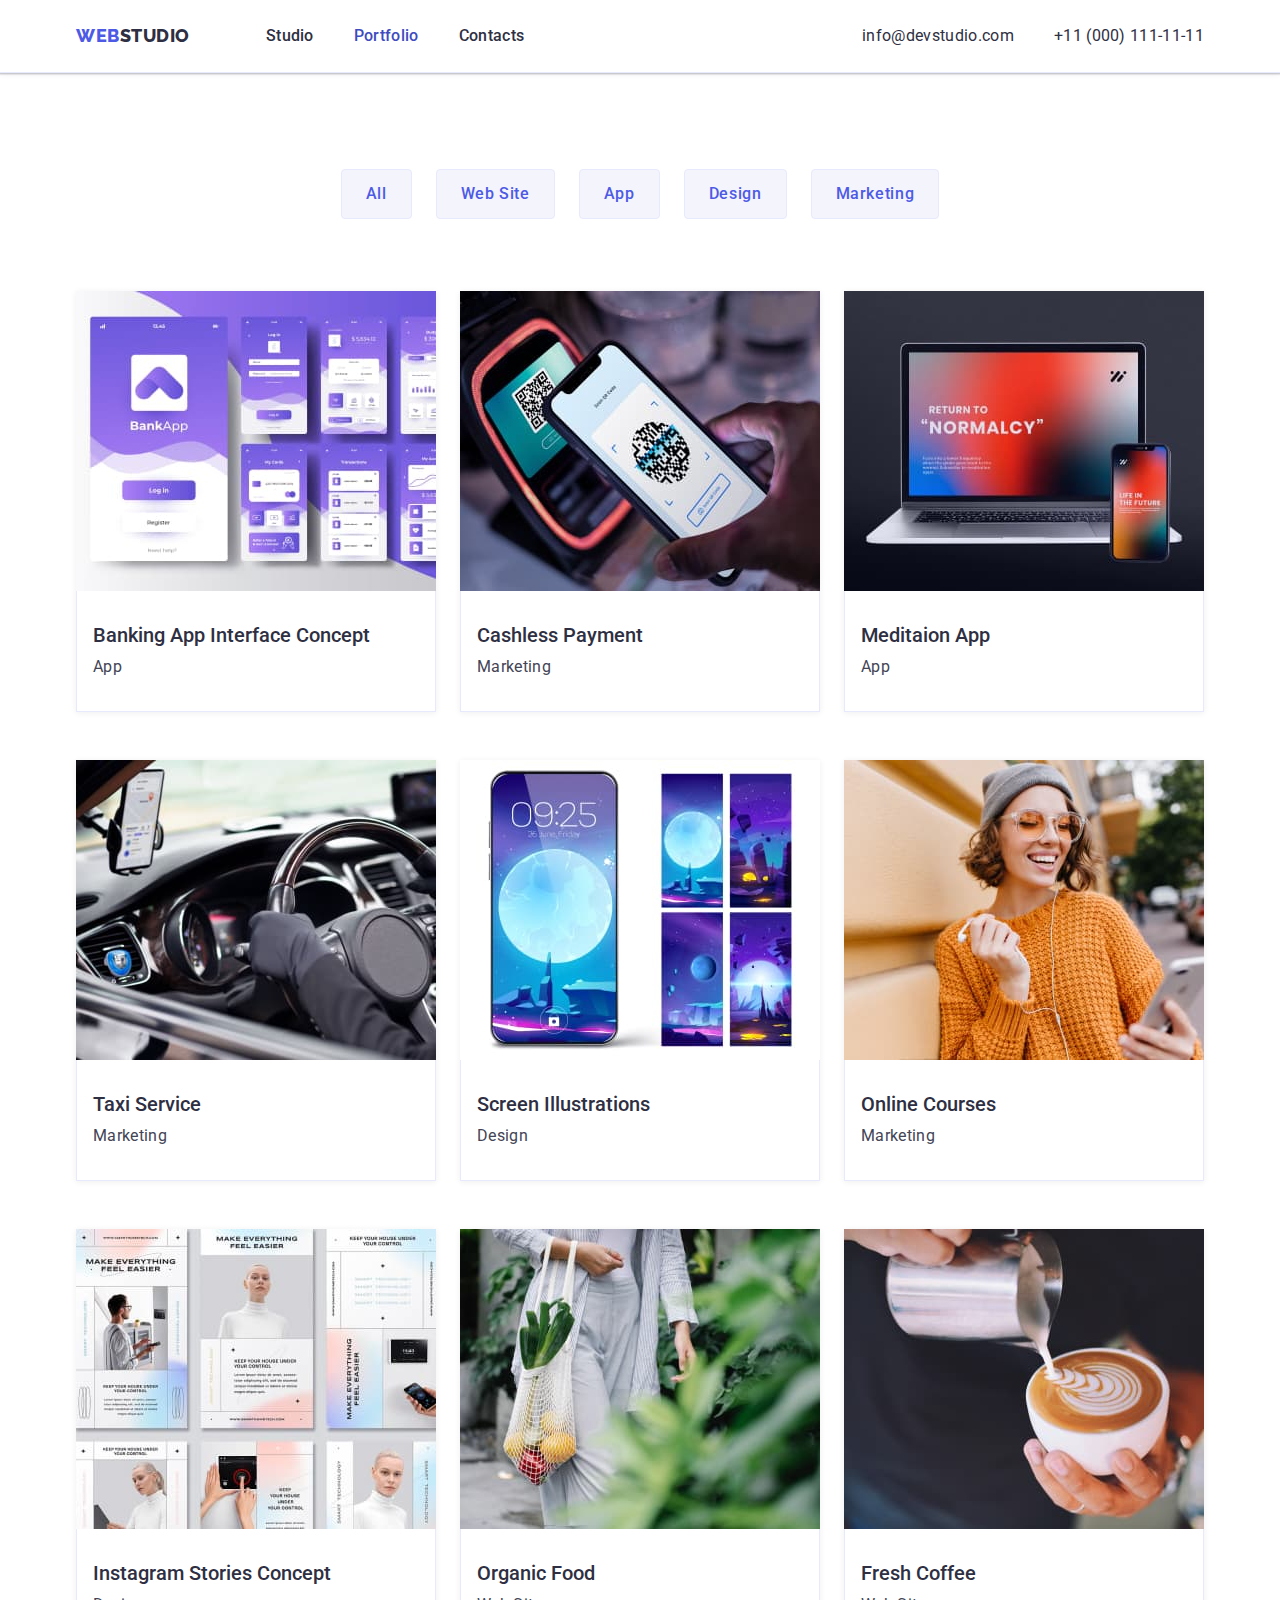
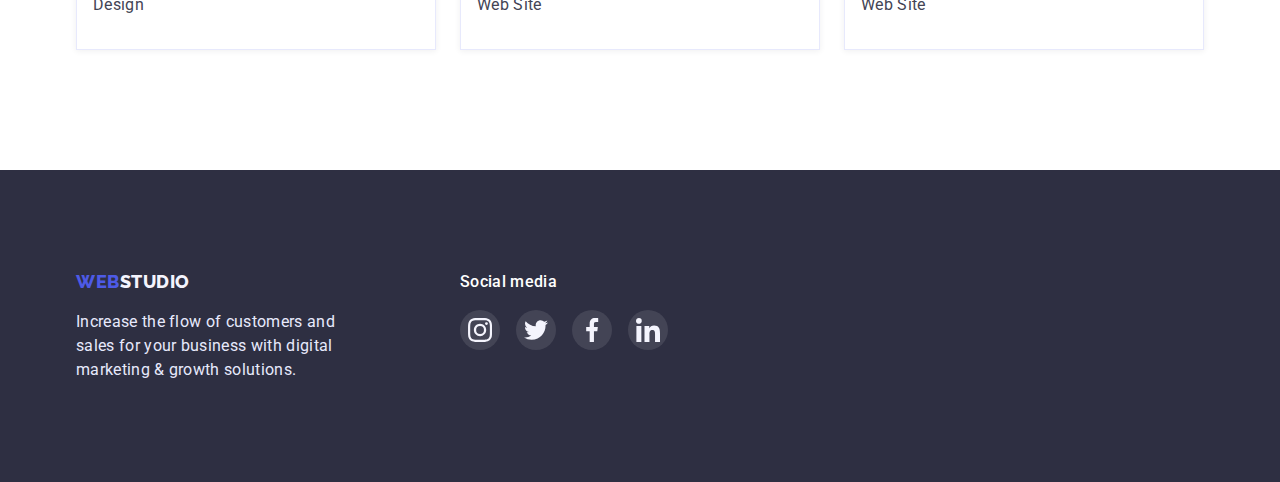
==== portfolio.html @ 22edb0b5 "Initial commit" ====
<!DOCTYPE html>
<html lang="en">
  <head>
    <meta charset="UTF-8" />
    <meta http-equiv="X-UA-Compatible" content="IE=edge" />
    <meta name="viewport" content="width=device-width, initial-scale=1.0" />
    <link rel="preconnect" href="https://fonts.googleapis.com" />
    <link rel="preconnect" href="https://fonts.gstatic.com" crossorigin />
    <link
      href="https://fonts.googleapis.com/css2?family=Raleway:wght@800&family=Roboto:wght@400;500;700;900&display=swap"
      rel="stylesheet"
    />
    <link
      rel="stylesheet"
      href="https://cdnjs.cloudflare.com/ajax/libs/modern-normalize/1.0.0/modern-normalize.min.css"
    />
    <link rel="stylesheet" href="./css/styles.css" />
    <title>Web Studio</title>
  </head>

  <body>
    <!-- Шапка сторінки -->

    <header class="header-border">
      <div class="container header">
        <nav class="nav-link">
          <a href="./index.html" class="logo"
            ><span class="logo-web">Web</span>Studio</a
          >
          <ul class="site-nav list">
            <li class="item">
              <a href="./index.html" class="link">Studio</a>
            </li>
            <li class="item">
              <a href="./portfolio.html" class="link current">Portfolio</a>
            </li>
            <li class="item"><a href="" class="link">Contacts</a></li>
          </ul>
        </nav>
        <address class="main-adress">
          <ul class="contact-adress list">
            <li class="item">
              <a href="mailto:info@devstudio.com" class="link"
                >info@devstudio.com</a
              >
            </li>
            <li class="item">
              <a href="tel:+110001111111" class="tel">+11 (000) 111-11-11</a>
            </li>
          </ul>
        </address>
      </div>
    </header>
    <!-- End Шапка сторінки -->

    <!-- Portfolio -->

    <main>
      <section class="section portfolio">
        <div class="container">
          <h1 class="visually-hidden">Portfolio</h1>

          <!-- Фільтр відображення Buttons-->

          <ul class="list portfolio-button">
            <li class="item">
              <button type="button" class="button secondary">All</button>
            </li>

            <li class="item">
              <button type="button" class="button secondary">Web Site</button>
            </li>

            <li class="item">
              <button type="button" class="button secondary">App</button>
            </li>

            <li class="item">
              <button type="button" class="button secondary">Design</button>
            </li>

            <li class="item">
              <button type="button" class="button secondary">Marketing</button>
            </li>
          </ul>

          <!-- Приклади портфоліо -->

          <ul class="list portfolio-examples">
            <li class="item">
              <a href="" class="portfolio-link">
                <img
                  src="./images/banking_app_interface_concept.jpg"
                  alt="Banking App Interface Concept"
                />
                <div class="examples-content">
                  <h2 class="portfolio-subtitle">
                    Banking App Interface Concept
                  </h2>
                  <p class="portfolio-text">App</p>
                </div>
              </a>
            </li>

            <li class="item">
              <a href="" class="portfolio-link">
                <img
                  src="./images/cashless_payment.jpg"
                  alt="Cashless Payment"
                />
                <div class="examples-content">
                  <h2 class="portfolio-subtitle">Cashless Payment</h2>
                  <p class="portfolio-text">Marketing</p>
                </div>
              </a>
            </li>

            <li class="item">
              <a href="" class="portfolio-link">
                <img src="./images/meditaion_app.jpg" alt="Meditaion App" />
                <div class="examples-content">
                  <h2 class="portfolio-subtitle">Meditaion App</h2>
                  <p class="portfolio-text">App</p>
                </div>
              </a>
            </li>

            <li class="item">
              <a href="" class="portfolio-link">
                <img src="./images/taxi_service.jpg" alt="Taxi Service" />
                <div class="examples-content">
                  <h2 class="portfolio-subtitle">Taxi Service</h2>
                  <p class="portfolio-text">Marketing</p>
                </div>
              </a>
            </li>

            <li class="item">
              <a href="" class="portfolio-link">
                <img
                  src="./images/screen_illustrations.jpg"
                  alt="Screen Illustrations"
                />
                <div class="examples-content">
                  <h2 class="portfolio-subtitle">Screen Illustrations</h2>
                  <p class="portfolio-text">Design</p>
                </div>
              </a>
            </li>

            <li class="item">
              <a href="" class="portfolio-link">
                <img src="./images/online_courses.jpg" alt="Online Courses" />
                <div class="examples-content">
                  <h2 class="portfolio-subtitle">Online Courses</h2>
                  <p class="portfolio-text">Marketing</p>
                </div>
              </a>
            </li>

            <li class="item">
              <a href="" class="portfolio-link">
                <img
                  src="./images/instagram_stories_concept.jpg"
                  alt="Instagram Stories Concept"
                />
                <div class="examples-content">
                  <h2 class="portfolio-subtitle">Instagram Stories Concept</h2>
                  <p class="portfolio-text">Design</p>
                </div>
              </a>
            </li>

            <li class="item">
              <a href="" class="portfolio-link">
                <img src="./images/organic_food.jpg" alt="Organic Food" />
                <div class="examples-content">
                  <h2 class="portfolio-subtitle">Organic Food</h2>
                  <p class="portfolio-text">Web Site</p>
                </div>
              </a>
            </li>

            <li class="item">
              <a href="" class="portfolio-link">
                <img src="./images/fresh_coffee.jpg" alt="Fresh Coffee" />
                <div class="examples-content">
                  <h2 class="portfolio-subtitle">Fresh Coffee</h2>
                  <p class="portfolio-text">Web Site</p>
                </div>
              </a>
            </li>
          </ul>
        </div>
      </section>
    </main>

    <!-- Підвал сторінки -->

    <footer class="footer">
      <div class="container footer-container">
        <div>
          <a href="./index.html" class="logo"
            ><span class="logo-web">Web</span
            ><span class="logo-studio">Studio</span></a
          >

          <p class="footer-text">
            Increase the flow of customers and sales for your business with
            digital marketing & growth solutions.
          </p>
        </div>

        <div class="footer-social">
          <p class="social-text">Social media</p>

          <ul class="social-list list">
            <li>
              <a
                class="social-link instagram link"
                href="https://www.instagram.com/"
                target="_blank"
                rel="noreferrer nofollow noopener"
                ><svg class="icon">
                  <use href="./images/icons.svg#icon-instagram"></use>
                </svg>
              </a>
            </li>

            <li>
              <a
                class="social-link twitter link"
                href="https://twitter.com/"
                target="_blank"
                rel="noreferrer nofollow noopener"
                ><svg class="icon">
                  <use href="./images/icons.svg#icon-twitter"></use>
                </svg>
              </a>
            </li>

            <li>
              <a
                class="social-link facebook link"
                href="https://www.facebook.com/"
                target="_blank"
                rel="noreferrer nofollow noopener"
                ><svg class="icon">
                  <use href="./images/icons.svg#icon-facebook"></use>
                </svg>
              </a>
            </li>

            <li>
              <a
                class="social-link linkedin link"
                href="https://www.linkedin.com/"
                target="_blank"
                rel="noreferrer nofollow noopener"
                ><svg class="icon">
                  <use href="./images/icons.svg#icon-linkedin"></use>
                </svg>
              </a>
            </li>
          </ul>
        </div>
      </div>
    </footer>
  </body>
</html>
---- css/styles.css ----
:root {
  --primary-brand-color: #4d5ae5;
  --pressed-state-color: #404bbf;
  --dark-color: #2e2f42;
  --success-color: #31d0aa;
  --text-color: #434455;
  --subtle-text-color: #8e8f99;
  --accent-color: #e7e9fc;
  --light-color: #f4f4fd;
  --modal-overlay-color: rgba(46, 47, 66, 0.4);
  --hero-background-color: #2e2f42;
  --body-background-color: #ffffff;
  --button-secondary-text-focus-color: #ffffff;
  --hero-title-color: #ffffff;
  --button-primary-text-color: #ffffff;
  --team-background-color: #f4f4fd;
  --portfolio-examples-margin-row: 48px;
  --portfolio-examples-margin-column: 24px;
  --values-text-margin-column: 24px;
  --doing-images-margin-column: 24px;
  --team-image-margin-column: 24px;
  --backgroung-team-list-item-color: #ffffff;
}

body {
  font-family: 'Roboto', sans-serif;
  color: var(--text-color);
  font-size: 16px;
  background-color: var(--body-background-color);
}

/* utilities */

.list {
  list-style: none;
  margin: 0;
  padding: 0;
}
.container {
  margin-left: auto;
  margin-right: auto;
  padding-left: 15px;
  padding-right: 15px;
  width: 1158px;
}

img {
  display: block;
  max-width: 100%;
}

.visually-hidden {
  position: absolute;
  width: 1px;
  height: 1px;
  margin: -1px;
  border: 0;
  padding: 0;
  white-space: nowrap;
  clip-path: inset(100%);
  clip: rect(0 0 0 0);
  overflow: hidden;
}

/*  */

/* header */
.header-border {
  border-bottom: 1px solid var(--accent-color);
  box-shadow: 0px 2px 1px rgba(46, 47, 66, 0.08),
    0px 1px 1px rgba(46, 47, 66, 0.16), 0px 1px 6px rgba(46, 47, 66, 0.08);
}

.container.header {
  display: flex;
  align-items: center;
  justify-content: flex-start;
}

/* logotype */
.nav-link {
  display: flex;
  align-items: center;
}
.logo {
  font-family: 'Raleway', sans-serif;
  font-weight: 800;
  font-size: 18px;
  line-height: 1.33;
  letter-spacing: 0.03em;
  text-transform: uppercase;
  text-decoration: none;
  color: var(--dark-color);
}
.logo-web {
  color: var(--primary-brand-color);
}

/* site nav */
.site-nav {
  display: flex;
  margin-left: 76px;
}

.site-nav .item:not(:last-child) {
  margin-right: 40px;
}

.site-nav .link {
  display: block;
  padding-top: 24px;
  padding-bottom: 24px;

  color: var(--dark-color);
  text-decoration: none;
  font-weight: 500;
  line-height: 1.5;
  letter-spacing: 0.02em;
}
.site-nav .link:hover,
.site-nav .link:focus {
  color: var(--pressed-state-color);
}
.site-nav .link.current {
  color: var(--pressed-state-color);
}

/* contact adress */
.main-adress {
  margin-left: auto;
}

.contact-adress {
  display: flex;

  font-style: normal;
  line-height: 1.5;
  letter-spacing: 0.02em;
}
.contact-adress .item + .item {
  margin-left: 40px;
}

.contact-adress .link,
.contact-adress .tel {
  display: block;
  padding-top: 24px;
  padding-bottom: 24px;

  color: var(--dark-color);
  text-decoration: none;
}
.contact-adress .link:hover,
.contact-adress .tel:hover,
.contact-adress .link:focus,
.contact-adress .tel:focus {
  color: var(--pressed-state-color);
}

/* Hero */
.hero {
  padding-top: 188px;
  padding-bottom: 188px;
  text-align: center;
}

.overlay {
  max-width: 1440px;
  height: 600px;
  margin-left: auto;
  margin-right: auto;
  background-image: linear-gradient(
      to right,
      rgba(46, 47, 66, 0.7),
      rgba(46, 47, 66, 0.7)
    ),
    url('../images/backgroung-hero-2.jpg');
  background-color: var(--hero-background-color);
  background-size: cover;
  background-repeat: no-repeat;
  background-position: center;
}

.hero-title {
  margin-top: 0;
  margin-right: auto;
  margin-bottom: 48px;
  margin-left: auto;
  max-width: 500px;

  color: var(--hero-title-color);
  font-size: 56px;
  line-height: 1.07;
  letter-spacing: 0.02em;
}
.button {
  border: 1px solid transparent;
}
/* Hero  button */

.button.primary {
  border-radius: 4px;
  padding: 16px 32px 16px 32px;
  display: inline-block;
  color: var(--button-primary-text-color);
  background-color: var(--primary-brand-color);
  font-family: inherit;
  font-weight: 500;
  font-size: 16px;
  line-height: 1.5;
  letter-spacing: 0.04em;
  text-align: center;

  box-shadow: 0px 4px 4px rgba(0, 0, 0, 0.15);
  cursor: pointer;
}
.button.primary:hover,
.button.primary:focus {
  background-color: var(--pressed-state-color);
  box-shadow: 0px 4px 4px rgba(0, 0, 0, 0.15);
}
/*----------------- End Hero button -------------*/

/*------------------- sections -------------------*/

/* .section.no-padding {
  padding-top: 0;
  padding-bottom: 0;
} */

.section {
  padding-top: 120px;
  padding-bottom: 120px;
}

.section.value {
  padding-bottom: 60px;
}

.section.doing {
  padding-top: 60px;
}

/* .section .values-title {
  margin-top: 0;
  margin-bottom: 0;
} */

.section .doing-title,
.section .team-title {
  margin-top: 0;
  margin-bottom: 72px;
  color: var(--dark-color);
  font-weight: 700;
  font-size: 36px;
  line-height: 1.11;
  text-align: center;
  letter-spacing: 0.02em;
  text-transform: capitalize;
}

/*----------- section Our ideals and values + our team ----------*/

/* .values-title {
  visibility: hidden;
} */

.values-list {
  display: flex;
  column-gap: var(--values-text-margin-column);
}

.values-list .item {
  flex-basis: calc((100% - 3 * var(--values-text-margin-column) / 4));
}

.values-list .item-icon {
  display: flex;
  align-items: center;
  justify-content: center;
  margin-bottom: 8px;
  height: 112px;

  border-radius: 4px;
  background-color: var(--light-color);
}

.values-list .item-icon .icon {
  width: 64px;
  height: 64px;
}

/* .values-list .item::before {
  display: block;
  content: '';
  margin-bottom: 8px;
  height: 112px;
  border-radius: 4px;
  background-color: var(--light-color);
  background-repeat: no-repeat;
  background-position: center;
} */

/* .icon-antenna::before {
  background-image: url(../images/icon-antenna.svg);
} */

/* .icon-clock::before {
  background-image: url(../images/icon-clock.svg);
}

.icon-diagram::before {
  background-image: url(../images/icon-diagram.svg);
}

.icon-astronaut::before {
  background-image: url(../images/icon-astronaut.svg);
} */

.section .value-subtitle {
  margin-top: 0;
  padding: 0;
  margin-bottom: 8px;
  color: var(--dark-color);
  font-weight: 500;
  font-size: 20px;
  line-height: 1.2;
  letter-spacing: 0.02em;
}

.section .value-text {
  margin: 0;
  padding: 0;
  letter-spacing: 0.02em;
  line-height: 1.5;
}

.doing-list {
  display: flex;
  column-gap: var(--doing-images-margin-column);
}

.doing-list .item {
  flex-basis: calc((100% - 2 * var(var(--doing-images-margin-column)) / 3));

  border: 1px solid var(--accent-color);
}

/* section team */
.section.team {
  background-color: var(--team-background-color);
}

.section .team-subtitle {
  margin-top: 0;
  margin-bottom: 8px;
  padding: 0;
  font-weight: 500;
  font-size: 20px;
  line-height: 1.2;
  letter-spacing: 0.02em;
  text-align: center;
  color: var(--dark-color);
}

.team-image > .item {
  background-color: var(--backgroung-team-list-item-color);
}

.team-image {
  display: flex;
  column-gap: var(--team-image-margin-column);
}

.team-image .item {
  flex-basis: calc((100%-3 * var(--team-image-margin-column)) / 4);
  box-shadow: 0px 1px 6px rgba(46, 47, 66, 0.08),
    0px 1px 1px rgba(46, 47, 66, 0.16), 0px 2px 1px rgba(46, 47, 66, 0.08);
  border-radius: 0px 0px 4px 4px;
}

.team-content {
  padding: 32px 0 32px 0;
}

.section .team-text {
  margin: 0 0 8px 0;
  letter-spacing: 0.02em;
  line-height: 1.5;
  text-align: center;
}

.team .team-social-list {
  display: flex;
  justify-content: center;
  column-gap: 24px;
}

.team .social-link {
  display: flex;
  width: 40px;
  height: 40px;
  justify-content: center;
  align-items: center;

  background-color: var(--primary-brand-color);
  border-radius: 50%;
}

.team .social-link .icon {
  width: 16px;
  height: 16px;
}

.team .social-link:hover,
.footer .social-link:focus {
  background-color: var(--pressed-state-color);
}

/*--------------- Customer ----------------*/

.customer {
  padding-top: 130px;
}

.customer-title {
  margin: 0;
  margin-bottom: 72px;
  font-size: 36px;
  line-height: 1.11;

  text-align: center;
  letter-spacing: 0.02em;
  text-transform: capitalize;

  color: var(--dark-color);
}

.customer-list {
  display: flex;
  margin-right: auto;
  margin-left: auto;
  column-gap: 24px;
}

/* .custumer-item {
  display: flex;
  align-items: center;
  justify-content: center;
} */

.customer-link {
  display: flex;
  align-items: center;
  justify-content: center;
  width: 168px;
  height: 88px;
  border: 1px solid var(--subtle-text-color);
  border-radius: 4px;
}

.customer-link .icon {
  width: 104px;
  height: 56px;
  fill: var(--subtle-text-color);
}

.customer-link:hover,
.customer-link:focus {
  border-color: var(--pressed-state-color);
}

.customer-link:hover .icon,
.customer-link:focus .icon {
  fill: var(--pressed-state-color);
}

/*-------------- End Customer*/

/* footer */

.footer {
  padding-top: 100px;
  padding-bottom: 100px;
  background-color: var(--dark-color);
}

.footer-container {
  display: flex;
}

.footer .logo-studio {
  color: var(--light-color);
}

.footer-text {
  margin: 16px 0 0 0;
  max-width: 264px;
  color: var(--accent-color);
  letter-spacing: 0.02em;
  line-height: 1.5;
}

.footer-social {
  margin-left: 120px;
}

.footer .social-text {
  margin-top: 0;
  margin-bottom: 16px;
  font-weight: 500;
  font-size: 16px;
  line-height: 1.5;

  letter-spacing: 0.02em;

  color: var(--hero-title-color);
}

.footer .social-list {
  display: flex;
  column-gap: 16px;
}

.footer .social-link {
  display: flex;
  width: 40px;
  height: 40px;
  justify-content: center;
  align-items: center;

  background-color: rgba(255, 255, 255, 0.1);
  border-radius: 50%;
}

.footer .social-link .icon {
  width: 24px;
  height: 24px;
}

.footer .social-link:hover,
.footer .social-link:focus {
  background-color: var(--success-color);
}

/* END footer */

/*  */
/* END PAGE INDEX */
/*  */
/*  */
/*  */
/* PORTFOLIO PAGE*/
.portfolio-title {
  margin: 0;
  padding: 0;
}

/* buttons */

.section.portfolio {
  padding-top: 96px;
}

.portfolio-button {
  display: flex;
  justify-content: center;
  margin-bottom: 72px;
  column-gap: 24px;
}

.button.secondary {
  border-radius: 4px;

  padding: 12px 24px 12px 24px;
  display: block;
  color: var(--primary-brand-color);
  background-color: var(--light-color);

  font-family: inherit;
  font-weight: 500;
  font-size: 16px;
  line-height: 1.5;
  letter-spacing: 0.04em;
  text-align: center;
  border-color: var(--accent-color);
  cursor: pointer;
}

.button.secondary:hover,
.button.secondary:focus {
  border: 1px solid transparent;
  background-color: var(--pressed-state-color);
  color: var(--button-secondary-text-focus-color);
  box-shadow: 0px 3px 1px rgba(0, 0, 0, 0.1), 0px 2px 1px rgba(0, 0, 0, 0.08),
    0px 2px 2px rgba(0, 0, 0, 0.12);
}

/* portfolio list */

.portfolio-examples {
  display: flex;
  flex-wrap: wrap;
  padding: 0;
  margin: 0;
  row-gap: var(--portfolio-examples-margin-row);
  column-gap: var(--portfolio-examples-margin-column);
}

.portfolio-examples > .item {
  flex-basis: calc((100% - 2 * var(--portfolio-examples-margin-column)) / 3);
  box-shadow: 0px 1px 6px rgba(46, 47, 66, 0.08);
}

/* .portfolio-examples > .item:hover {
  box-shadow: 0px 1px 6px rgba(46, 47, 66, 0.08),
    0px 1px 1px rgba(46, 47, 66, 0.16), 0px 2px 1px rgba(46, 47, 66, 0.08);
} */

.list .portfolio-link {
  display: block;
  text-decoration: none;
}

.portfolio-link:hover {
  box-shadow: 0px 1px 6px rgba(46, 47, 66, 0.08),
    0px 1px 1px rgba(46, 47, 66, 0.16), 0px 2px 1px rgba(46, 47, 66, 0.08);
}

.examples-content {
  padding: 32px 0 32px 16px;
  border-right: 1px solid var(--accent-color);
  border-bottom: 1px solid var(--accent-color);
  border-left: 1px solid var(--accent-color);
}

.list .portfolio-subtitle {
  margin: 0 0 8px 0;
  color: var(--dark-color);
  font-weight: 500;
  font-size: 20px;
  line-height: 1.2;
}
.portfolio-text {
  margin: 0;
  color: var(--text-color);
  line-height: 1.5;
  letter-spacing: 0.02em;
}

/* .list .portfolio-subtitle:hover,
.list .portfolio-subtitle:focus,
.list .portfolio-text:hover,
.list .portfolio-text:focus {
  color: var(--pressed-state-color);
} */

/* .list .portfolio-link:hover,
.list .portfolio-link:focus {
  color: var(--pressed-state-color);
} */
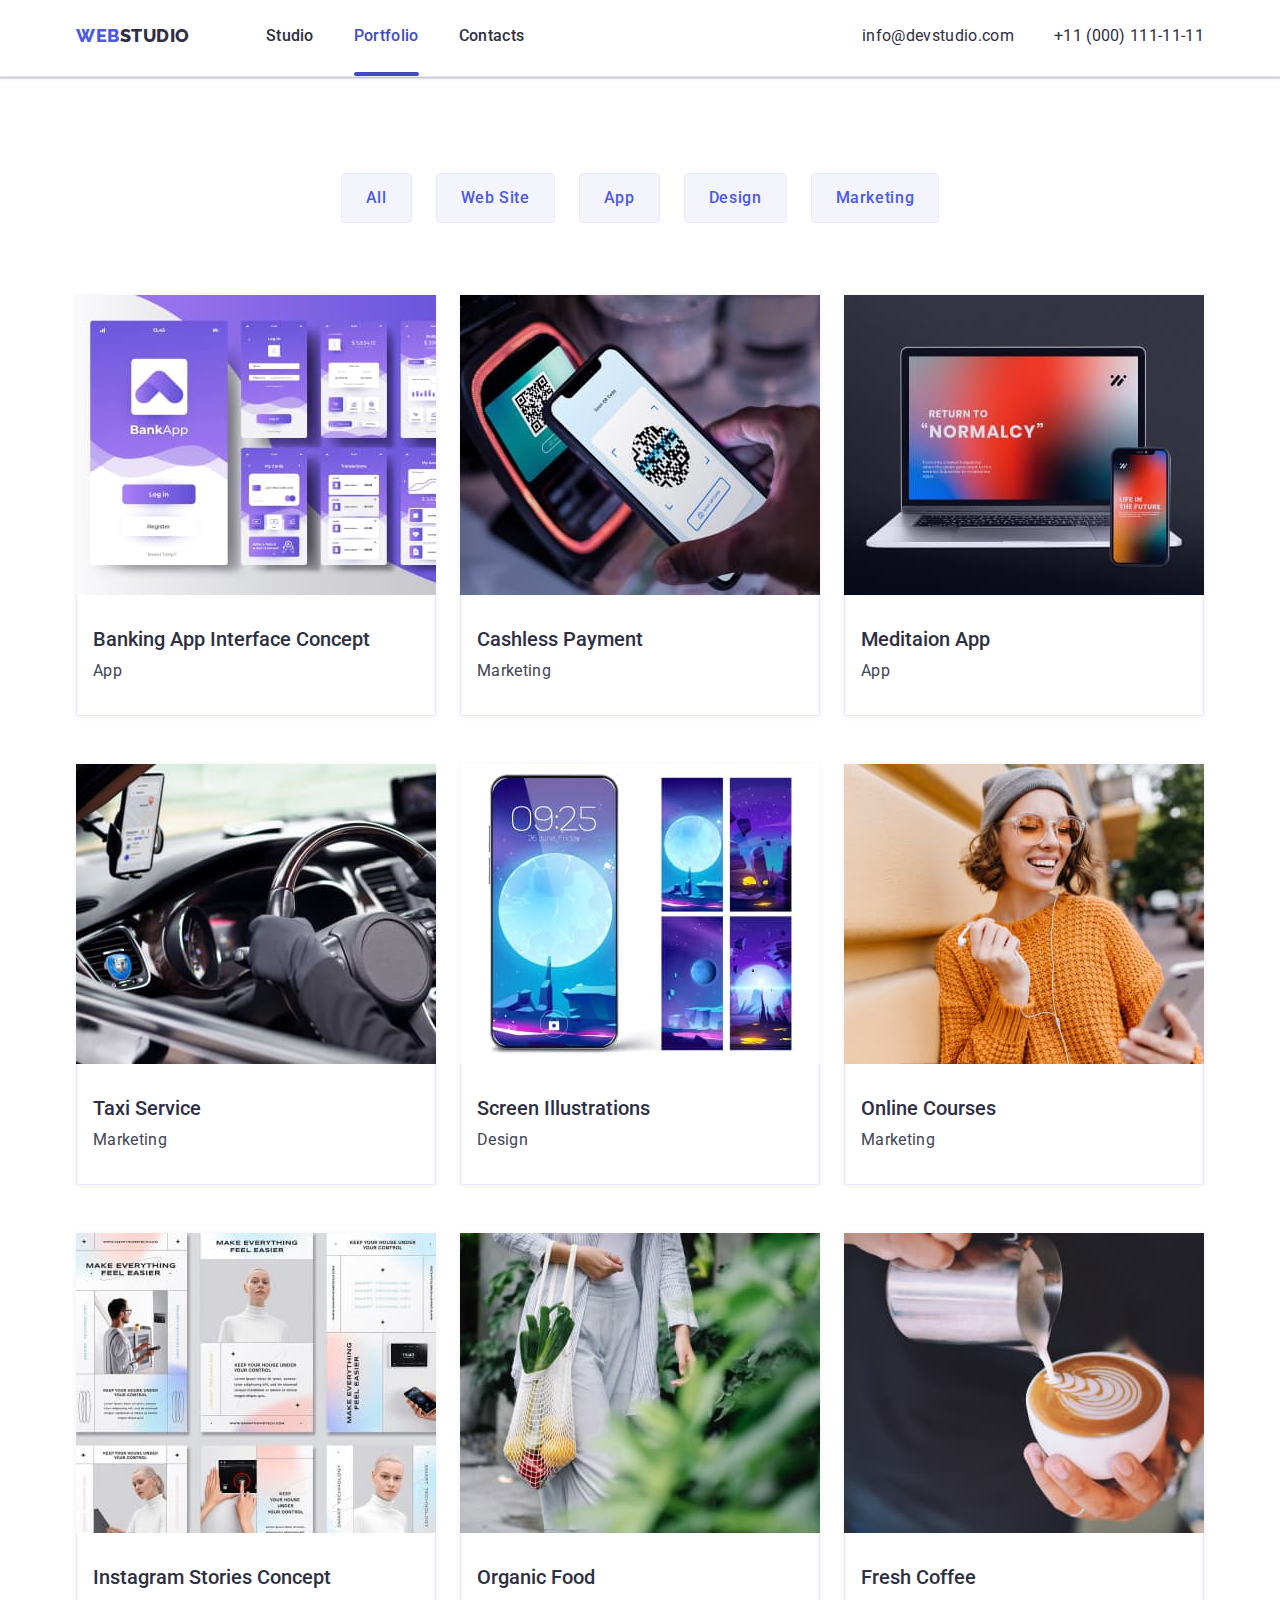
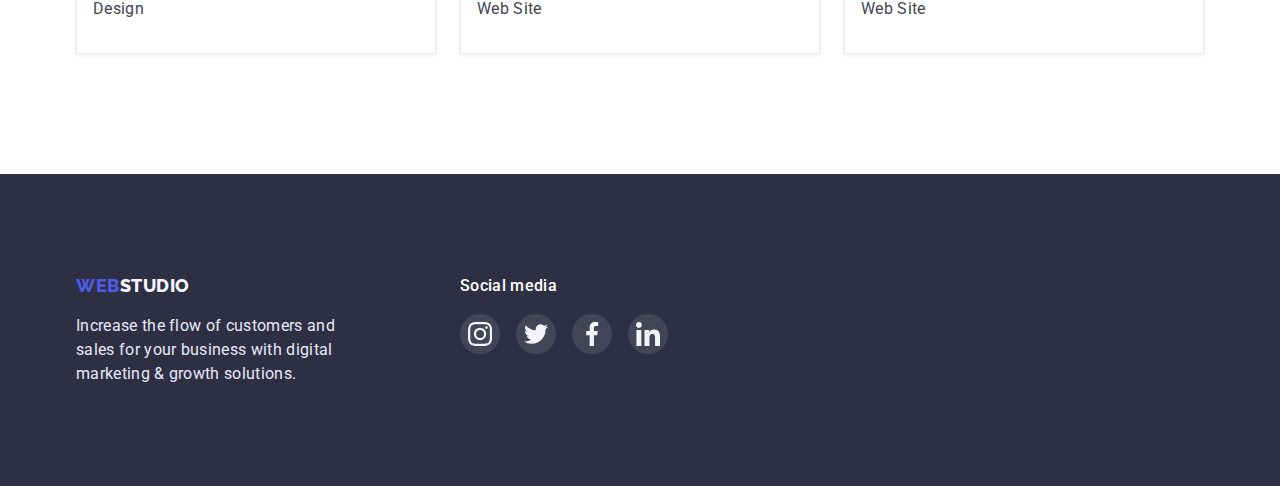
==== commit d7e10858: "on revise" ====
--- a/portfolio.html
+++ b/portfolio.html
@@ -89,10 +89,18 @@
           <ul class="list portfolio-examples">
             <li class="item">
               <a href="" class="portfolio-link">
-                <img
-                  src="./images/banking_app_interface_concept.jpg"
-                  alt="Banking App Interface Concept"
-                />
+                <div class="portfolio-list-image-wrapper">
+                  <img
+                    src="./images/banking_app_interface_concept.jpg"
+                    alt="Banking App Interface Concept"
+                  />
+                  <p class="card">
+                    14 Stylish and User-Friendly App Design Concepts · Task
+                    Manager App · Calorie Tracker App · Exotic Fruit Ecommerce
+                    App · Cloud Storage App
+                  </p>
+                </div>
+
                 <div class="examples-content">
                   <h2 class="portfolio-subtitle">
                     Banking App Interface Concept
@@ -104,10 +112,18 @@
 
             <li class="item">
               <a href="" class="portfolio-link">
-                <img
-                  src="./images/cashless_payment.jpg"
-                  alt="Cashless Payment"
-                />
+                <div class="portfolio-list-image-wrapper">
+                  <img
+                    src="./images/cashless_payment.jpg"
+                    alt="Cashless Payment"
+                  />
+                  <p class="card">
+                    14 Stylish and User-Friendly App Design Concepts · Task
+                    Manager App · Calorie Tracker App · Exotic Fruit Ecommerce
+                    App · Cloud Storage App
+                  </p>
+                </div>
+
                 <div class="examples-content">
                   <h2 class="portfolio-subtitle">Cashless Payment</h2>
                   <p class="portfolio-text">Marketing</p>
@@ -117,7 +133,16 @@
 
             <li class="item">
               <a href="" class="portfolio-link">
-                <img src="./images/meditaion_app.jpg" alt="Meditaion App" />
+                <div class="portfolio-list-image-wrapper">
+                  <img src="./images/meditaion_app.jpg" alt="Meditaion App" />
+
+                  <p class="card">
+                    14 Stylish and User-Friendly App Design Concepts · Task
+                    Manager App · Calorie Tracker App · Exotic Fruit Ecommerce
+                    App · Cloud Storage App
+                  </p>
+                </div>
+
                 <div class="examples-content">
                   <h2 class="portfolio-subtitle">Meditaion App</h2>
                   <p class="portfolio-text">App</p>
@@ -127,7 +152,16 @@
 
             <li class="item">
               <a href="" class="portfolio-link">
-                <img src="./images/taxi_service.jpg" alt="Taxi Service" />
+                <div class="portfolio-list-image-wrapper">
+                  <img src="./images/taxi_service.jpg" alt="Taxi Service" />
+
+                  <p class="card">
+                    14 Stylish and User-Friendly App Design Concepts · Task
+                    Manager App · Calorie Tracker App · Exotic Fruit Ecommerce
+                    App · Cloud Storage App
+                  </p>
+                </div>
+
                 <div class="examples-content">
                   <h2 class="portfolio-subtitle">Taxi Service</h2>
                   <p class="portfolio-text">Marketing</p>
@@ -137,10 +171,19 @@
 
             <li class="item">
               <a href="" class="portfolio-link">
-                <img
-                  src="./images/screen_illustrations.jpg"
-                  alt="Screen Illustrations"
-                />
+                <div class="portfolio-list-image-wrapper">
+                  <img
+                    src="./images/screen_illustrations.jpg"
+                    alt="Screen Illustrations"
+                  />
+
+                  <p class="card">
+                    14 Stylish and User-Friendly App Design Concepts · Task
+                    Manager App · Calorie Tracker App · Exotic Fruit Ecommerce
+                    App · Cloud Storage App
+                  </p>
+                </div>
+
                 <div class="examples-content">
                   <h2 class="portfolio-subtitle">Screen Illustrations</h2>
                   <p class="portfolio-text">Design</p>
@@ -150,7 +193,16 @@
 
             <li class="item">
               <a href="" class="portfolio-link">
-                <img src="./images/online_courses.jpg" alt="Online Courses" />
+                <div class="portfolio-list-image-wrapper">
+                  <img src="./images/online_courses.jpg" alt="Online Courses" />
+
+                  <p class="card">
+                    14 Stylish and User-Friendly App Design Concepts · Task
+                    Manager App · Calorie Tracker App · Exotic Fruit Ecommerce
+                    App · Cloud Storage App
+                  </p>
+                </div>
+
                 <div class="examples-content">
                   <h2 class="portfolio-subtitle">Online Courses</h2>
                   <p class="portfolio-text">Marketing</p>
@@ -160,10 +212,19 @@
 
             <li class="item">
               <a href="" class="portfolio-link">
-                <img
-                  src="./images/instagram_stories_concept.jpg"
-                  alt="Instagram Stories Concept"
-                />
+                <div class="portfolio-list-image-wrapper">
+                  <img
+                    src="./images/instagram_stories_concept.jpg"
+                    alt="Instagram Stories Concept"
+                  />
+
+                  <p class="card">
+                    14 Stylish and User-Friendly App Design Concepts · Task
+                    Manager App · Calorie Tracker App · Exotic Fruit Ecommerce
+                    App · Cloud Storage App
+                  </p>
+                </div>
+
                 <div class="examples-content">
                   <h2 class="portfolio-subtitle">Instagram Stories Concept</h2>
                   <p class="portfolio-text">Design</p>
@@ -173,7 +234,16 @@
 
             <li class="item">
               <a href="" class="portfolio-link">
-                <img src="./images/organic_food.jpg" alt="Organic Food" />
+                <div class="portfolio-list-image-wrapper">
+                  <img src="./images/organic_food.jpg" alt="Organic Food" />
+
+                  <p class="card">
+                    14 Stylish and User-Friendly App Design Concepts · Task
+                    Manager App · Calorie Tracker App · Exotic Fruit Ecommerce
+                    App · Cloud Storage App
+                  </p>
+                </div>
+
                 <div class="examples-content">
                   <h2 class="portfolio-subtitle">Organic Food</h2>
                   <p class="portfolio-text">Web Site</p>
@@ -183,7 +253,16 @@
 
             <li class="item">
               <a href="" class="portfolio-link">
-                <img src="./images/fresh_coffee.jpg" alt="Fresh Coffee" />
+                <div class="portfolio-list-image-wrapper">
+                  <img src="./images/fresh_coffee.jpg" alt="Fresh Coffee" />
+
+                  <p class="card">
+                    14 Stylish and User-Friendly App Design Concepts · Task
+                    Manager App · Calorie Tracker App · Exotic Fruit Ecommerce
+                    App · Cloud Storage App
+                  </p>
+                </div>
+
                 <div class="examples-content">
                   <h2 class="portfolio-subtitle">Fresh Coffee</h2>
                   <p class="portfolio-text">Web Site</p>
--- a/css/styles.css
+++ b/css/styles.css
@@ -20,6 +20,9 @@
   --doing-images-margin-column: 24px;
   --team-image-margin-column: 24px;
   --backgroung-team-list-item-color: #ffffff;
+
+  --transition-250-cubic: 250ms cubic-bezier(0.4, 0, 0.2, 1);
+  --modal-background-color: #fcfcfc;
 }
 
 body {
@@ -80,9 +83,12 @@
 /* logotype */
 .nav-link {
   display: flex;
-  align-items: center;
-}
+}
+
 .logo {
+  padding-top: 24px;
+  padding-bottom: 28px;
+
   font-family: 'Raleway', sans-serif;
   font-weight: 800;
   font-size: 18px;
@@ -109,20 +115,38 @@
 .site-nav .link {
   display: block;
   padding-top: 24px;
-  padding-bottom: 24px;
+  padding-bottom: 28px;
 
   color: var(--dark-color);
   text-decoration: none;
   font-weight: 500;
   line-height: 1.5;
   letter-spacing: 0.02em;
+
+  transition: color var(--transition-250-cubic);
+
+  position: relative;
 }
 .site-nav .link:hover,
 .site-nav .link:focus {
   color: var(--pressed-state-color);
 }
+
 .site-nav .link.current {
   color: var(--pressed-state-color);
+}
+
+.site-nav .link.current::after {
+  position: absolute;
+  bottom: 0;
+  display: block;
+  content: '';
+
+  width: 100%;
+  height: 4px;
+  background-color: var(--pressed-state-color);
+
+  border-radius: 2px;
 }
 
 /* contact adress */
@@ -145,10 +169,12 @@
 .contact-adress .tel {
   display: block;
   padding-top: 24px;
-  padding-bottom: 24px;
+  padding-bottom: 28px;
 
   color: var(--dark-color);
   text-decoration: none;
+
+  transition: color var(--transition-250-cubic);
 }
 .contact-adress .link:hover,
 .contact-adress .tel:hover,
@@ -213,11 +239,12 @@
 
   box-shadow: 0px 4px 4px rgba(0, 0, 0, 0.15);
   cursor: pointer;
+
+  transition: background-color var(--transition-250-cubic);
 }
 .button.primary:hover,
 .button.primary:focus {
   background-color: var(--pressed-state-color);
-  box-shadow: 0px 4px 4px rgba(0, 0, 0, 0.15);
 }
 /*----------------- End Hero button -------------*/
 
@@ -405,6 +432,8 @@
 
   background-color: var(--primary-brand-color);
   border-radius: 50%;
+
+  transition: background-color var(--transition-250-cubic);
 }
 
 .team .social-link .icon {
@@ -457,12 +486,16 @@
   height: 88px;
   border: 1px solid var(--subtle-text-color);
   border-radius: 4px;
+
+  transition: border-color var(--transition-250-cubic);
 }
 
 .customer-link .icon {
   width: 104px;
   height: 56px;
   fill: var(--subtle-text-color);
+
+  transition: fill var(--transition-250-cubic);
 }
 
 .customer-link:hover,
@@ -531,6 +564,8 @@
 
   background-color: rgba(255, 255, 255, 0.1);
   border-radius: 50%;
+
+  transition: background-color var(--transition-250-cubic);
 }
 
 .footer .social-link .icon {
@@ -545,12 +580,82 @@
 
 /* END footer */
 
+/* --------- MODAL WINDOW -------------*/
+
+.backdrop {
+  position: fixed;
+  top: 0;
+  left: 0;
+  z-index: 1000;
+  width: 100%;
+  height: 100%;
+  background-color: rgba(46, 47, 66, 0.4);
+  transition: opasity var(--transition-250-cubic),
+    visability var(--transition-250-cubic);
+}
+
+.backdrop.is-hidden {
+  opacity: 0;
+  visibility: hidden;
+  pointer-events: none;
+}
+
+.modal {
+  position: absolute;
+  top: 50%;
+  left: 50%;
+  transform: translate(-50%, -50%);
+  width: 408px;
+  height: 576px;
+
+  background-color: var(--modal-background-color);
+
+  transition: transform var(--transition-250-cubic);
+}
+
+.backdrop.is-hidden .modal {
+  transform: translate(-50%, -75%);
+}
+
+.modal-close-btn-icon {
+  display: block;
+  width: 8px;
+  height: 8px;
+}
+
+.modal-close-btn {
+  position: absolute;
+  top: 24px;
+  right: 24px;
+  display: flex;
+  justify-content: center;
+  align-items: center;
+  padding: 0;
+  width: 24px;
+  height: 24px;
+  background: var(--accent-color);
+  border: 1px solid rgba(0, 0, 0, 0.1);
+  border-radius: 50%;
+  cursor: pointer;
+  transition: border-color var(--transition-250-cubic),
+    background-color var(--transition-250-cubic);
+}
+
+.modal-close-btn:hover,
+.modal-close-btn:focus {
+  border-color: rgba(0, 0, 0, 0.3);
+  background-color: var(--pressed-state-color);
+}
+
+/* --------- End MODAL WINDOW -------------*/
+
 /*  */
-/* END PAGE INDEX */
+/*------------------------- END PAGE INDEX -------------------------*/
 /*  */
 /*  */
 /*  */
-/* PORTFOLIO PAGE*/
+/* -------------------------- PORTFOLIO PAGE ---------------*/
+
 .portfolio-title {
   margin: 0;
   padding: 0;
@@ -585,6 +690,10 @@
   text-align: center;
   border-color: var(--accent-color);
   cursor: pointer;
+
+  transition: border-color var(--transition-250-cubic),
+    background-color var(--transition-250-cubic),
+    color var(--transition-250-cubic), box-shadow var(--transition-250-cubic);
 }
 
 .button.secondary:hover,
@@ -609,22 +718,53 @@
 
 .portfolio-examples > .item {
   flex-basis: calc((100% - 2 * var(--portfolio-examples-margin-column)) / 3);
+}
+
+.list .portfolio-link {
+  display: block;
+  text-decoration: none;
   box-shadow: 0px 1px 6px rgba(46, 47, 66, 0.08);
-}
-
-/* .portfolio-examples > .item:hover {
+  transition: box-shadow var(--transition-250-cubic);
+}
+
+.portfolio-link:hover,
+.portfolio-link:focus {
   box-shadow: 0px 1px 6px rgba(46, 47, 66, 0.08),
     0px 1px 1px rgba(46, 47, 66, 0.16), 0px 2px 1px rgba(46, 47, 66, 0.08);
-} */
-
-.list .portfolio-link {
-  display: block;
-  text-decoration: none;
-}
-
-.portfolio-link:hover {
-  box-shadow: 0px 1px 6px rgba(46, 47, 66, 0.08),
-    0px 1px 1px rgba(46, 47, 66, 0.16), 0px 2px 1px rgba(46, 47, 66, 0.08);
+  transform: translate(0, 0);
+}
+
+.portfolio-link:hover .card,
+.portfolio-link:focus .card {
+  transform: translate(0, 0);
+}
+
+.portfolio-list-image-wrapper {
+  position: relative;
+  overflow: hidden;
+}
+
+.portfolio-examples .card {
+  position: absolute;
+  left: 0;
+  top: 0;
+  display: block;
+  width: 100%;
+  height: 100%;
+  padding-top: 40px;
+  padding-right: 32px;
+  padding-left: 32px;
+  margin: 0;
+  overflow: auto;
+
+  color: var(--light-color);
+  background-color: var(--primary-brand-color);
+
+  line-height: 1.5;
+  letter-spacing: 0.02em;
+
+  transform: translate(0, 100%);
+  transition: transform var(--transition-250-cubic);
 }
 
 .examples-content {
@@ -647,15 +787,3 @@
   line-height: 1.5;
   letter-spacing: 0.02em;
 }
-
-/* .list .portfolio-subtitle:hover,
-.list .portfolio-subtitle:focus,
-.list .portfolio-text:hover,
-.list .portfolio-text:focus {
-  color: var(--pressed-state-color);
-} */
-
-/* .list .portfolio-link:hover,
-.list .portfolio-link:focus {
-  color: var(--pressed-state-color);
-} */
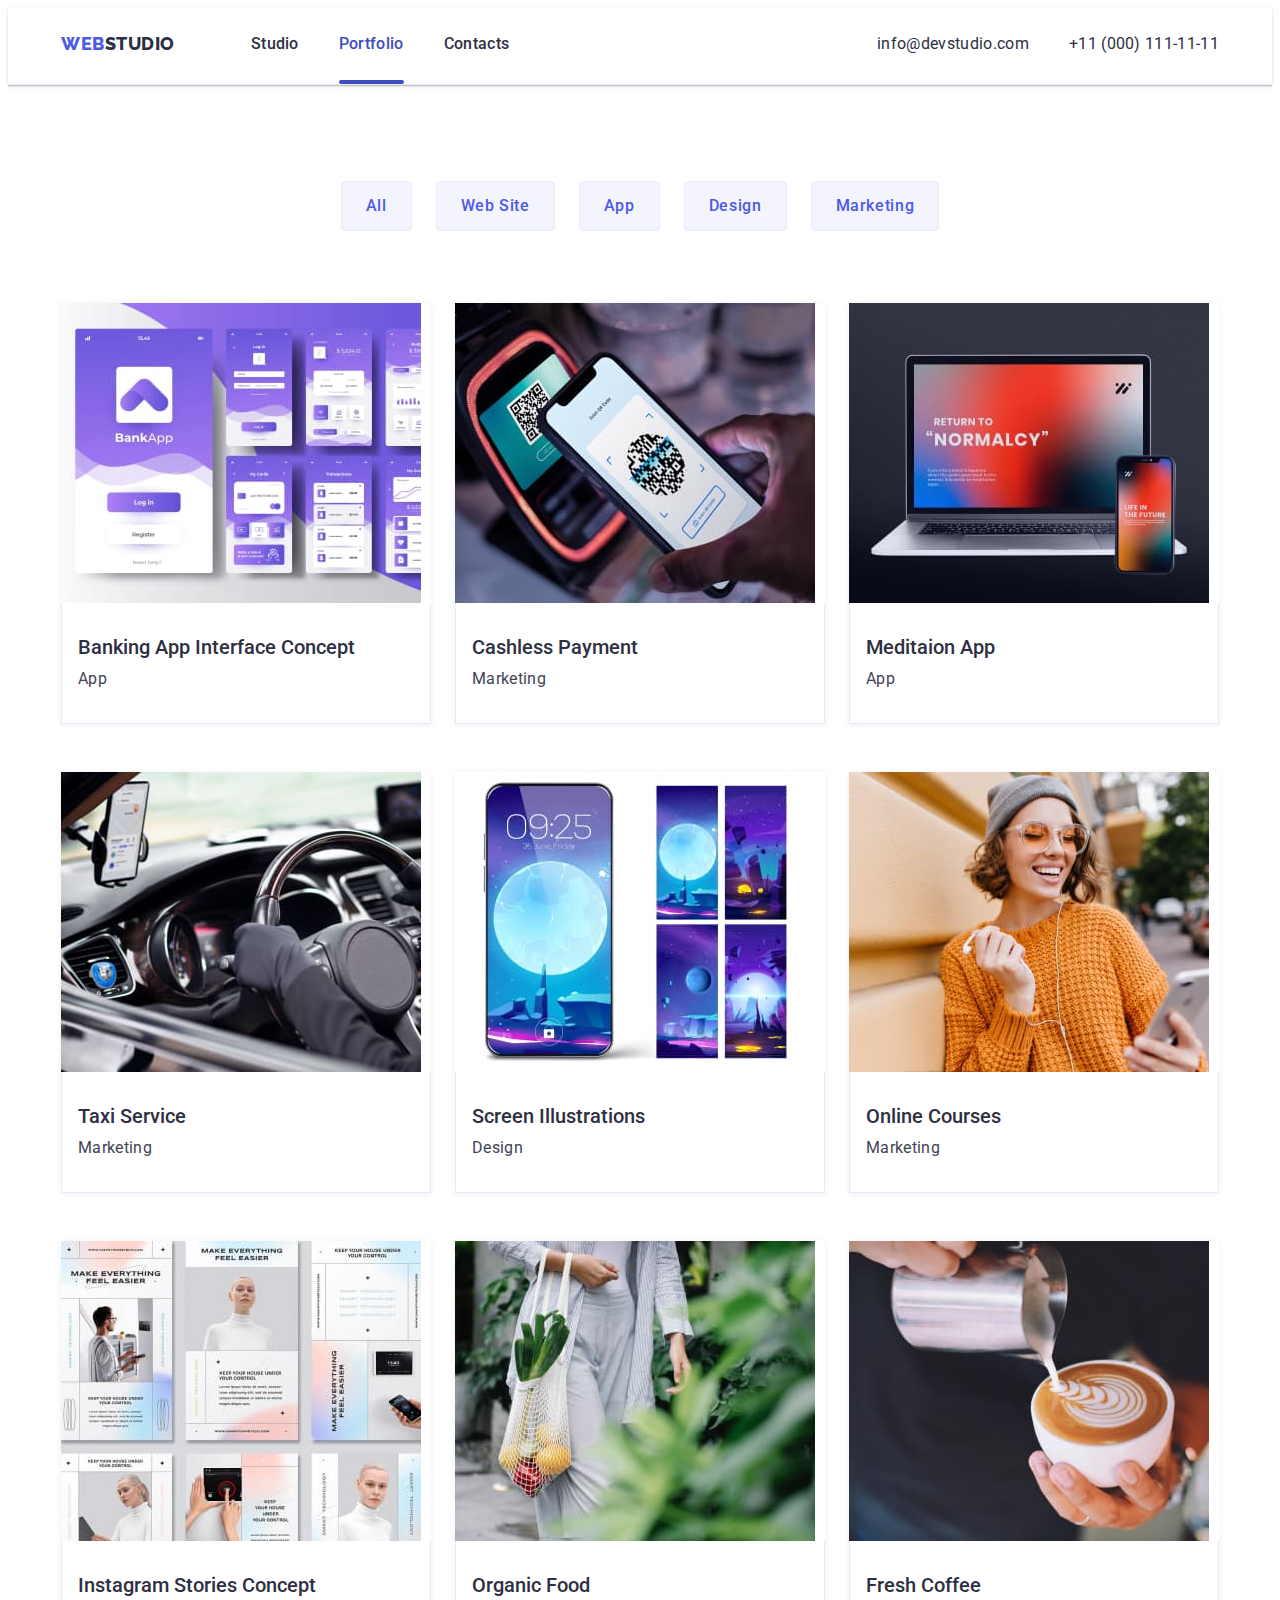
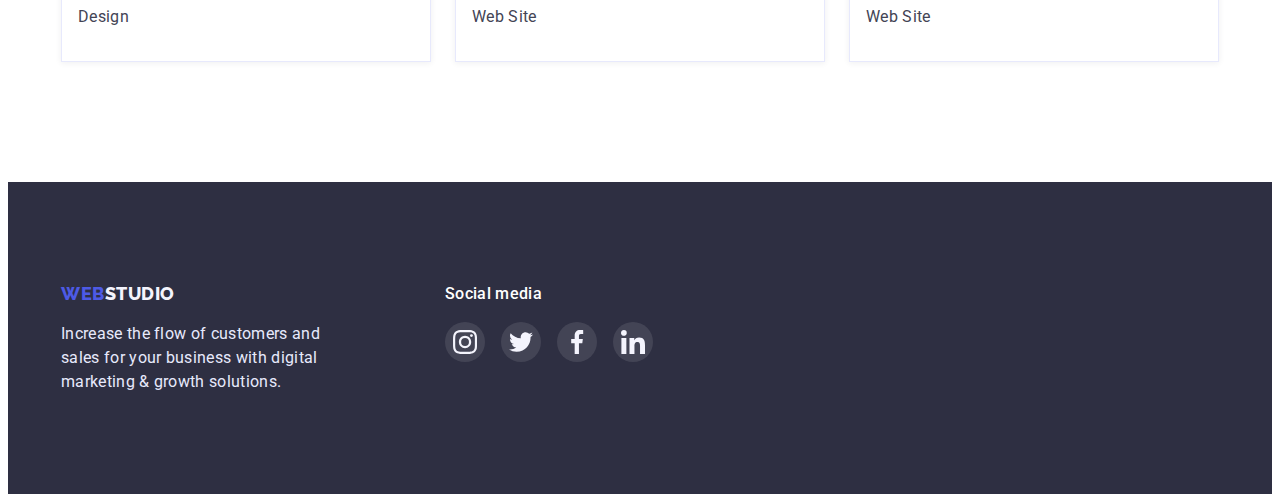
==== commit c64dffe7: "before make template" ====
--- a/portfolio.html
+++ b/portfolio.html
@@ -10,10 +10,15 @@
       href="https://fonts.googleapis.com/css2?family=Raleway:wght@800&family=Roboto:wght@400;500;700;900&display=swap"
       rel="stylesheet"
     />
+
     <link
       rel="stylesheet"
-      href="https://cdnjs.cloudflare.com/ajax/libs/modern-normalize/1.0.0/modern-normalize.min.css"
+      href="https://cdnjs.cloudflare.com/ajax/libs/modern-normalize/1.1.0/modern-normalize.min.css"
+      integrity="sha512-wpPYUAdjBVSE4KJnH1VR1HeZfpl1ub8YT/NKx4PuQ5NmX2tKuGu6U/JRp5y+Y8XG2tV+wKQpNHVUX03MfMFn9Q=="
+      crossorigin="anonymous"
+      referrerpolicy="no-referrer"
     />
+
     <link rel="stylesheet" href="./css/styles.css" />
     <title>Web Studio</title>
   </head>
--- a/css/styles.css
+++ b/css/styles.css
@@ -453,8 +453,7 @@
 }
 
 .customer-title {
-  margin: 0;
-  margin-bottom: 72px;
+  margin: 0 0 72px 0;
   font-size: 36px;
   line-height: 1.11;
 
